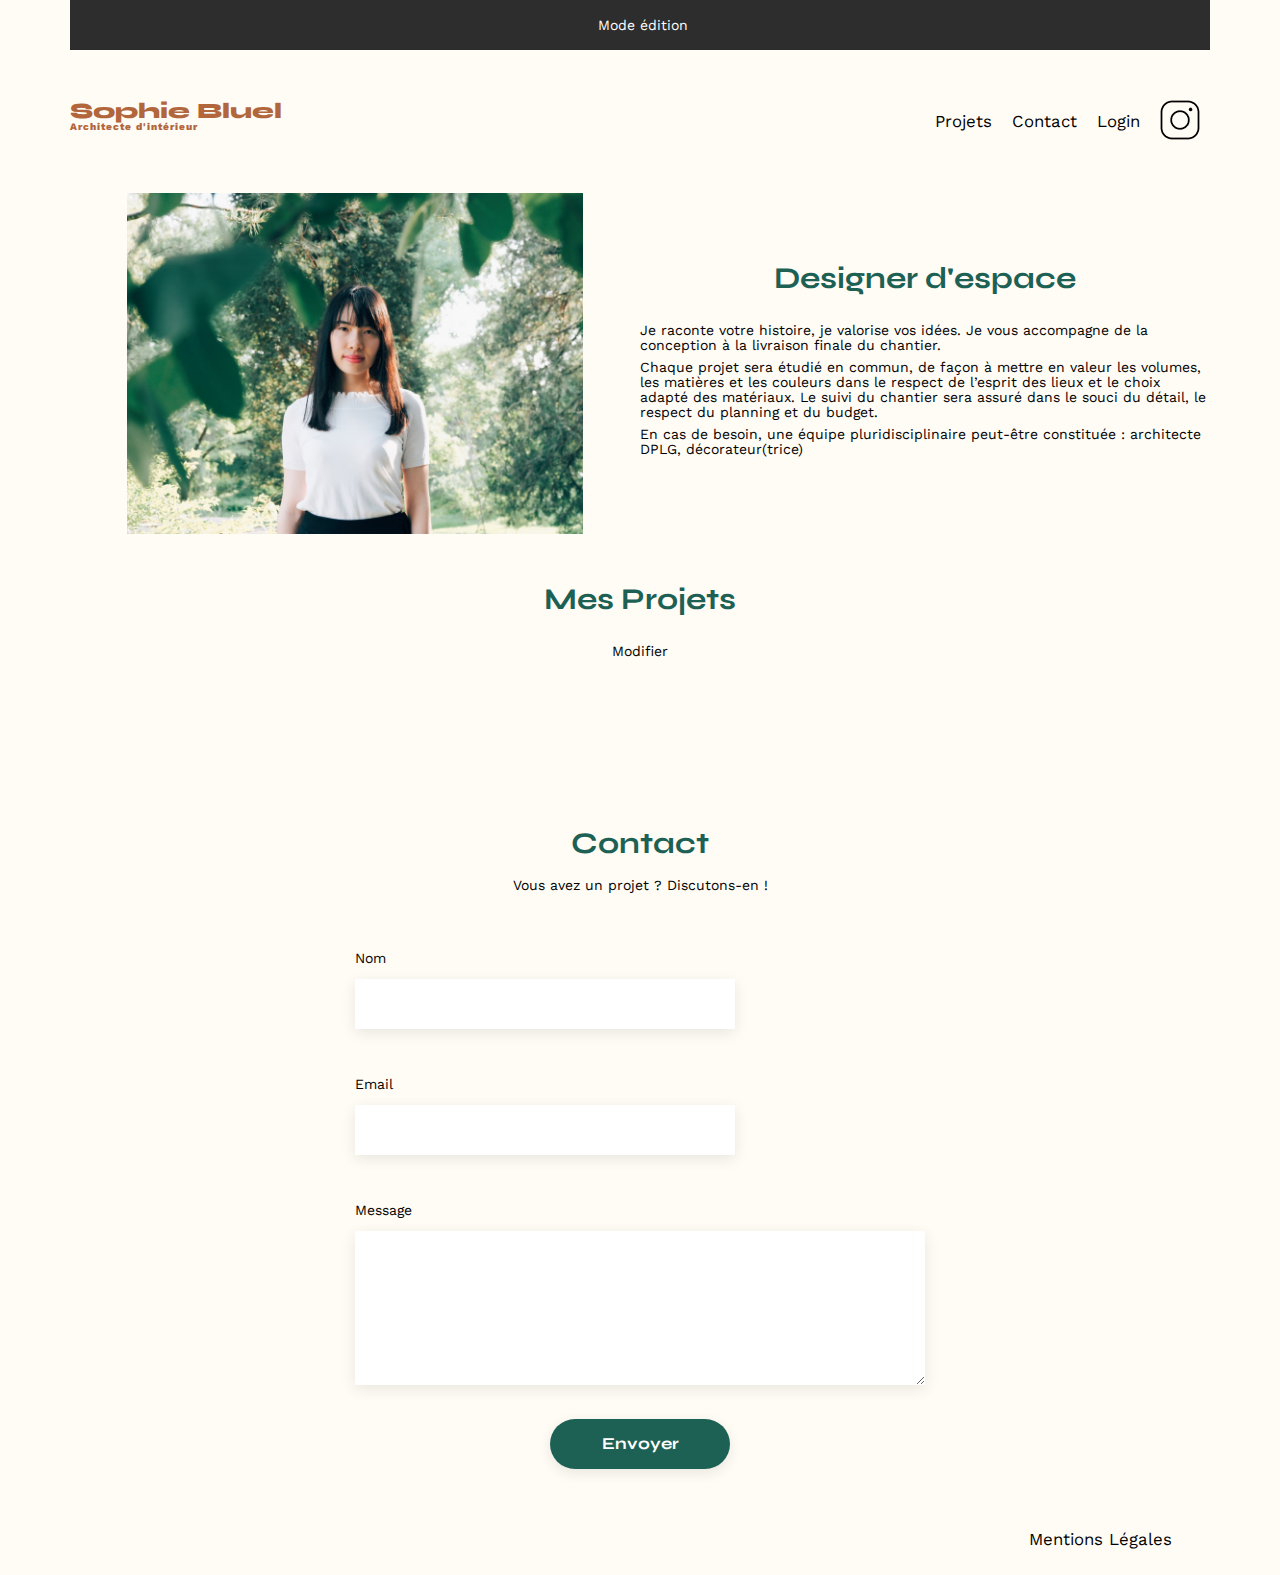
==== FrontEnd/index.html @ 0236da82 "tous mon projet" ====
<!DOCTYPE html>
<html lang="fr">
<head>
	<meta charset="UTF-8">
	<title>Projet 3 Architecture</title>
	<meta name="viewport" content="width=device-width, initial-scale=1.0">
	<link rel="preconnect" href="https://fonts.googleapis.com">
	<link rel="preconnect" href="https://fonts.gstatic.com" crossorigin>
	<link rel="stylesheet" href="https://cdnjs.cloudflare.com/ajax/libs/font-awesome/6.2.1/css/all.min.css"
	integrity="sha512-MV7K8+y+gLIBoVD59lQIYicR65iaqukzvf/nwasF0nqhPay5w/9lJmVM2hMDcnK1OnMGCdVK+iQrJ7lzPJQd1w=="
	crossorigin="anonymous" referrerpolicy="no-referrer" />
	<link href="https://fonts.googleapis.com/css2?family=Syne:wght@700;800&family=Work+Sans&display=swap" rel="stylesheet">
	<meta name="description" content="">
	<link rel="stylesheet" href="./assets/style.css">
</head>
<body>
	<div id="openModal" class="modal-btn modal-btn-primary">
			<i class="fa-regular fa-pen-to-square" style="margin-right:5px;"></i> 
			Mode édition
	</div>
	
	<aside id="myModal" class="modal" aria-hidden="true" role="dialog" aria-labelledby="titlemodal" style="display: none;">
		<div class="modal-content">
			<ul class="nav-item">
				<li id="previous"><i class="fa-solid fa-arrow-left"></i></li>
				<li class="close"><i class="fa-solid fa-xmark"></i></li>
			</ul>
			<h3 id="modal-title"></h3>
			<section id="modalGallery" class="modal-gallery">
				<!-- La galerie de mini photos sera ajoutée ici -->
			</section>
			<section id="modalForm" class="modal-form">
				<!-- Formulaire pour ajouter une photo -->				
			</section>
			<!-- <span class="line"></span> -->
			<button id="addPhoto" class="btn-addImg">Ajouter une photo</button>	
		</div>
	</aside>
	
	<header>	
		<h1>Sophie Bluel <span>Architecte d'intérieur</span></h1>
		<nav>
			<ul>
				<li><a href="index.html">Projets</a></li>
				<li><a href="#contact">Contact</a></li>
				<li><a href="login.html" id="logBtn">Login</a></li>
				<li><img src="./assets/icons/instagram.png" alt="Instagram"></li>
			</ul>
		</nav>
	</header>
	<main id="main-color">
		<section id="introduction">
			<figure>
				<img src="./assets/images/sophie-bluel.png" alt="">
			</figure>
			<article>
				<h2>Designer d'espace</h2>
				<p>Je raconte votre histoire, je valorise vos idées. Je vous accompagne de la conception à la livraison finale du chantier.</p>
				<p>Chaque projet sera étudié en commun, de façon à mettre en valeur les volumes, les matières et les couleurs dans le respect de l’esprit des lieux et le choix adapté des matériaux. Le suivi du chantier sera assuré dans le souci du détail, le respect du planning et du budget.</p>
				<p>En cas de besoin, une équipe pluridisciplinaire peut-être constituée : architecte DPLG, décorateur(trice)</p>
			</article>
		</section>
		<section id="portfolio">
			<h2>Mes Projets</h2> 
			<div id="modal" class="modal-btn">
				<a href="#" class="js-modal">
					<i class="fa-regular fa-pen-to-square"></i> 
					Modifier
				</a>
			</div>
			<div class="filter"></div>
			<div class="gallery"></div>
		</section>
		<section id="contact">
			<h2>Contact</h2> 		
			<p>Vous avez un projet ? Discutons-en !</p>
			<form action="#" method="post">
				<label for="name">Nom</label>
				<input type="text" name="name" id="name">
				<label for="email">Email</label>
				<input type="email" name="email" id="email">
				<label for="message">Message</label>
				<textarea name="message" id="message" cols="30" rows="10"></textarea>
				<input type="submit" value="Envoyer">
			</form>
		</section>
	</main>

	<footer>
		<nav>
			<ul>
				<li>Mentions Légales</li>
			</ul>
		</nav>
	</footer>

<script type="module" src="./assets/js/script.js" defer></script>
</body>
</html>
---- FrontEnd/assets/style.css ----
@import url('css/reset.css');
@import url('css/base.css');
@import url('css/page.css');
@import url('css/login.css');
@import url('css/modal.css');
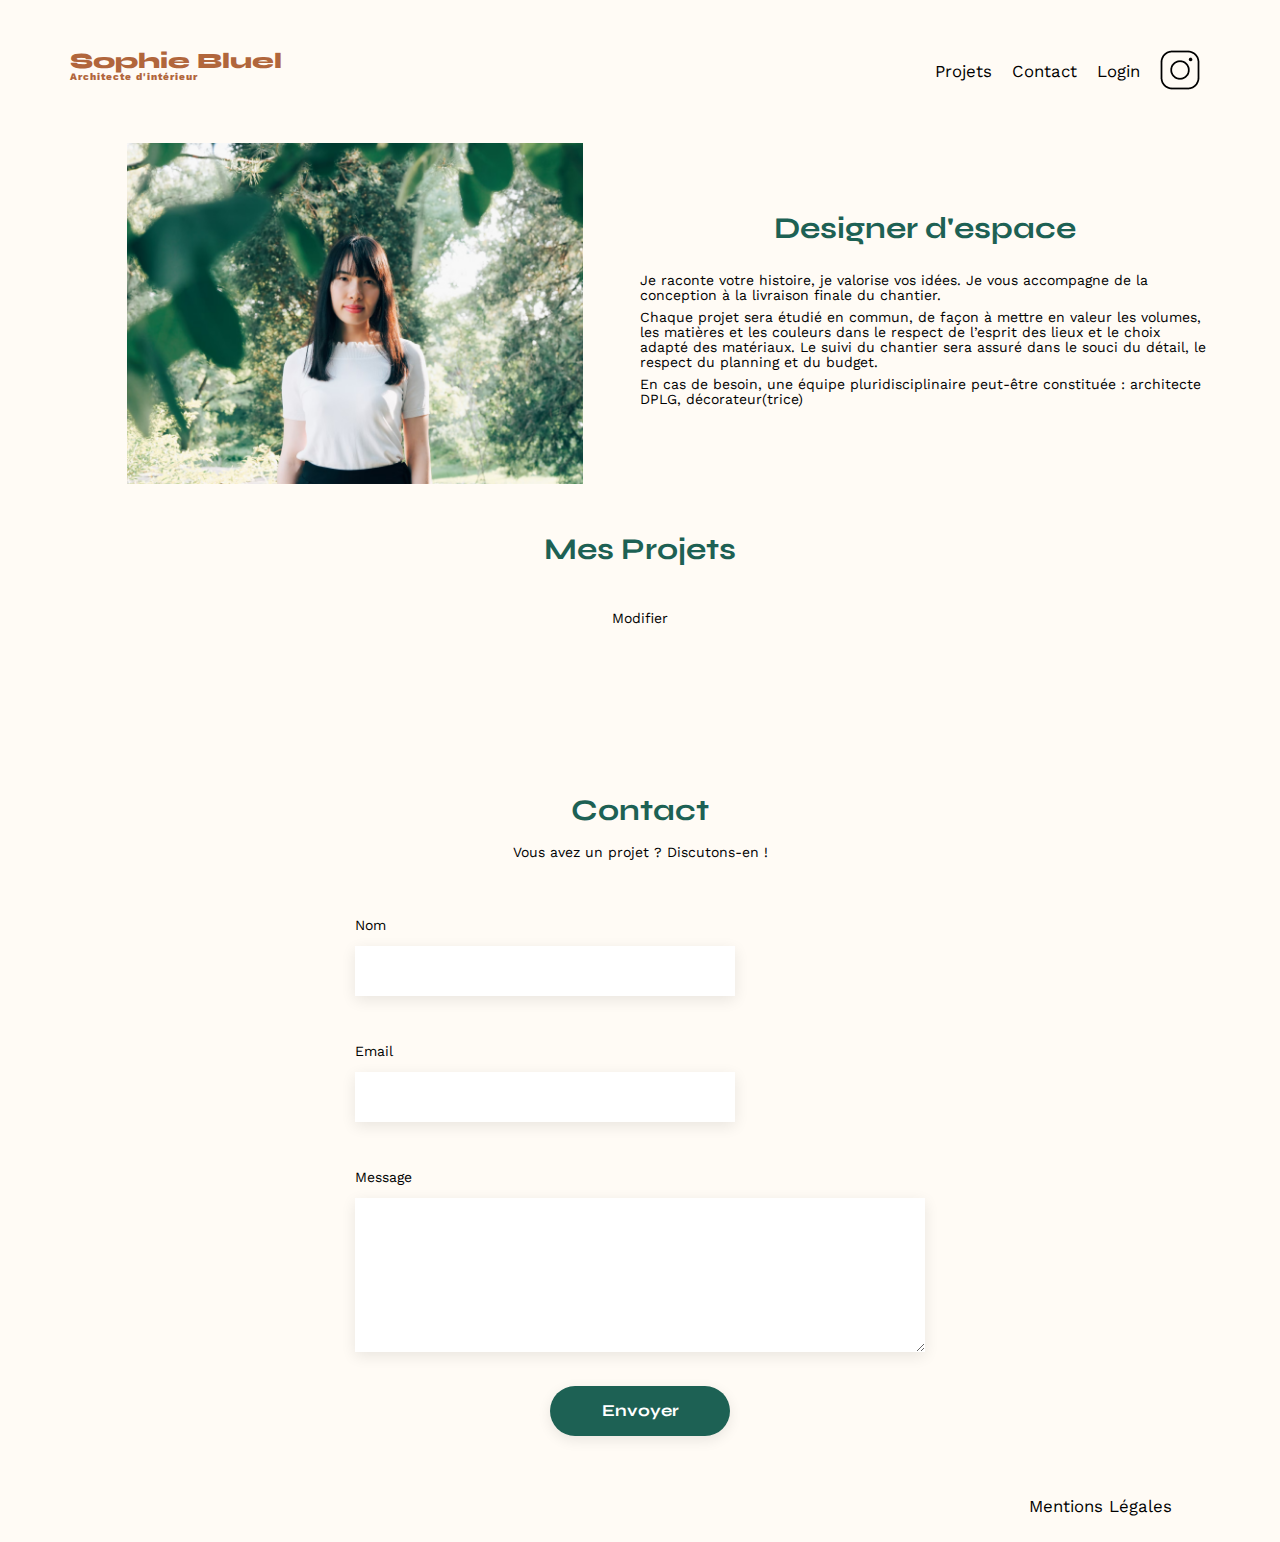
==== commit 27f9841f: "Update(login):mise à jour de la page login / logout" ====
--- a/FrontEnd/index.html
+++ b/FrontEnd/index.html
@@ -27,7 +27,7 @@
 			</ul>
 			<h3 id="modal-title"></h3>
 			<section id="modalGallery" class="modal-gallery">
-				<!-- La galerie de mini photos sera ajoutée ici -->
+				<!-- La galerie de photos sera ajoutée ici -->
 			</section>
 			<section id="modalForm" class="modal-form">
 				<!-- Formulaire pour ajouter une photo -->				
@@ -43,7 +43,7 @@
 			<ul>
 				<li><a href="index.html">Projets</a></li>
 				<li><a href="#contact">Contact</a></li>
-				<li><a href="login.html" id="logBtn">Login</a></li>
+				<li><a id="logBtn" href="login.html">Login</a></li>
 				<li><img src="./assets/icons/instagram.png" alt="Instagram"></li>
 			</ul>
 		</nav>
@@ -62,7 +62,7 @@
 		</section>
 		<section id="portfolio">
 			<h2>Mes Projets</h2> 
-			<div id="modal" class="modal-btn">
+			<div id="openModal" class="modal-btn">
 				<a href="#" class="js-modal">
 					<i class="fa-regular fa-pen-to-square"></i> 
 					Modifier
@@ -94,6 +94,7 @@
 		</nav>
 	</footer>
 
+<script type="module" src="./assets/js/login.js" defer></script>
 <script type="module" src="./assets/js/script.js" defer></script>
 </body>
 </html>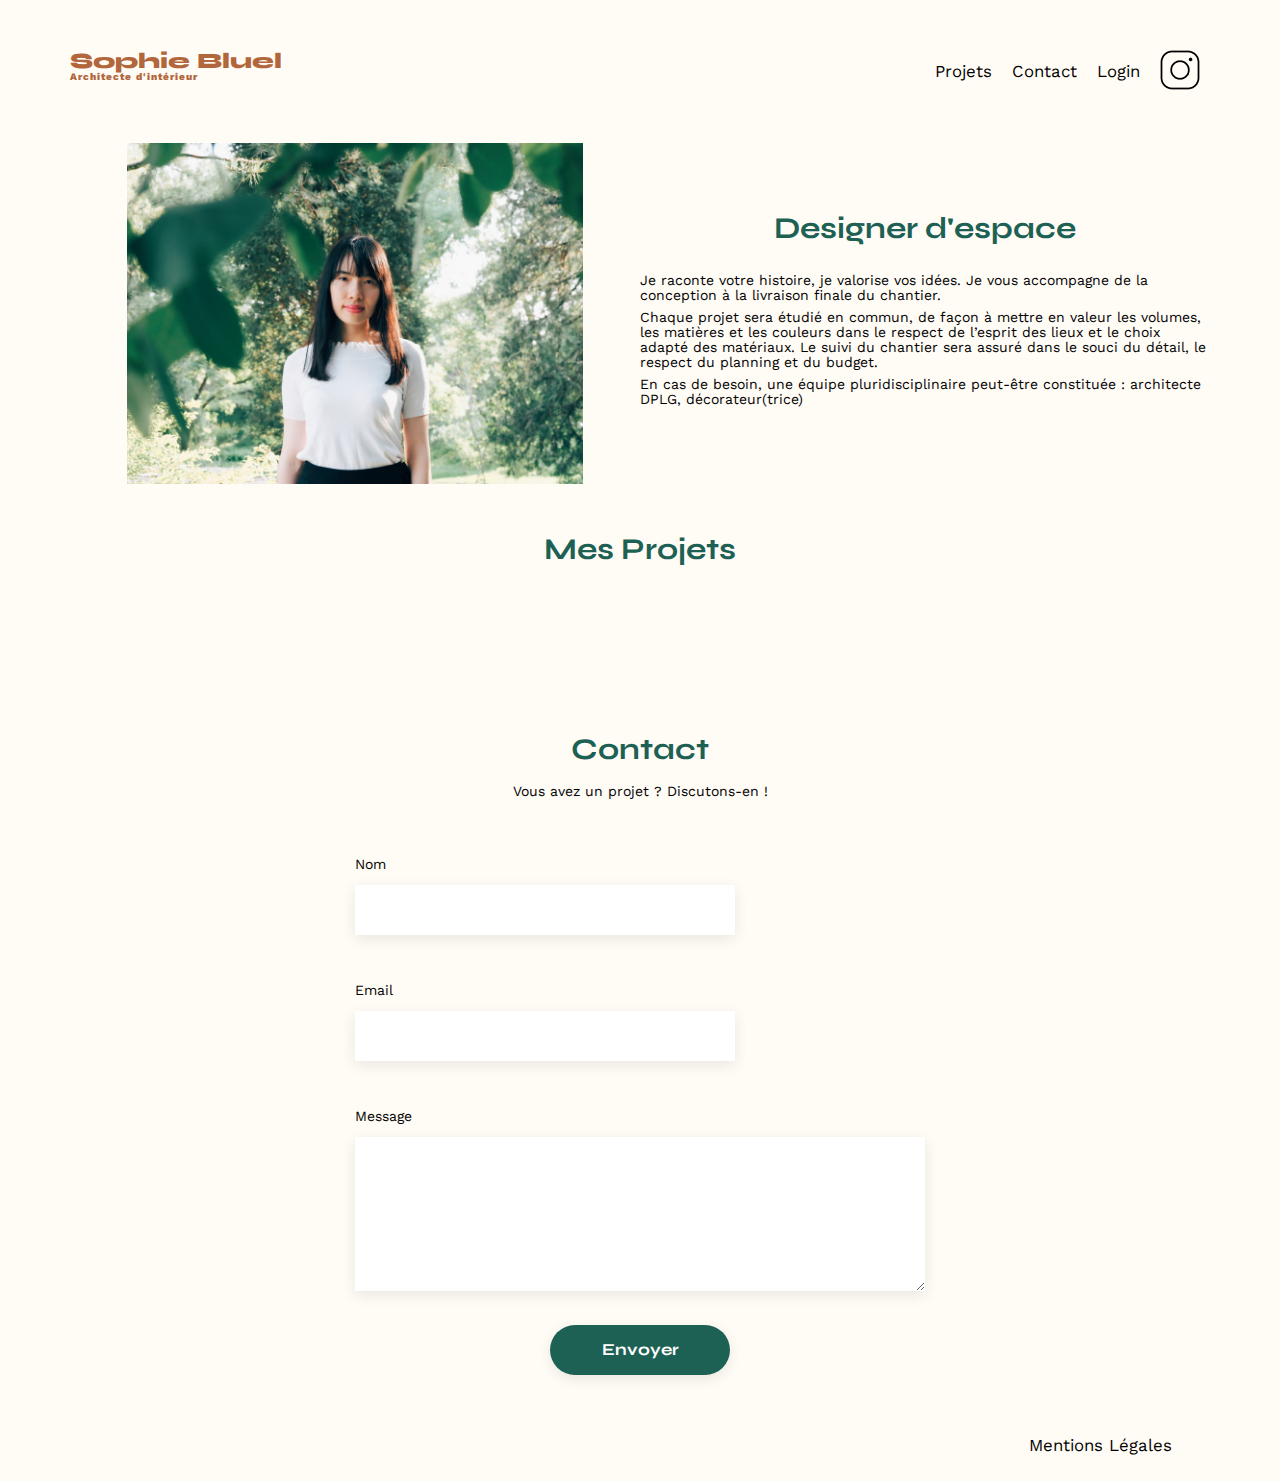
==== commit a36780a3: "Update(buttonModifer))modification du 2éme button modifié pour qu'il puisse répondre au click" ====
--- a/FrontEnd/index.html
+++ b/FrontEnd/index.html
@@ -62,7 +62,7 @@
 		</section>
 		<section id="portfolio">
 			<h2>Mes Projets</h2> 
-			<div id="openModal" class="modal-btn">
+			<div id="openModal2" class="modal-btn" style="display: none;">
 				<a href="#" class="js-modal">
 					<i class="fa-regular fa-pen-to-square"></i> 
 					Modifier
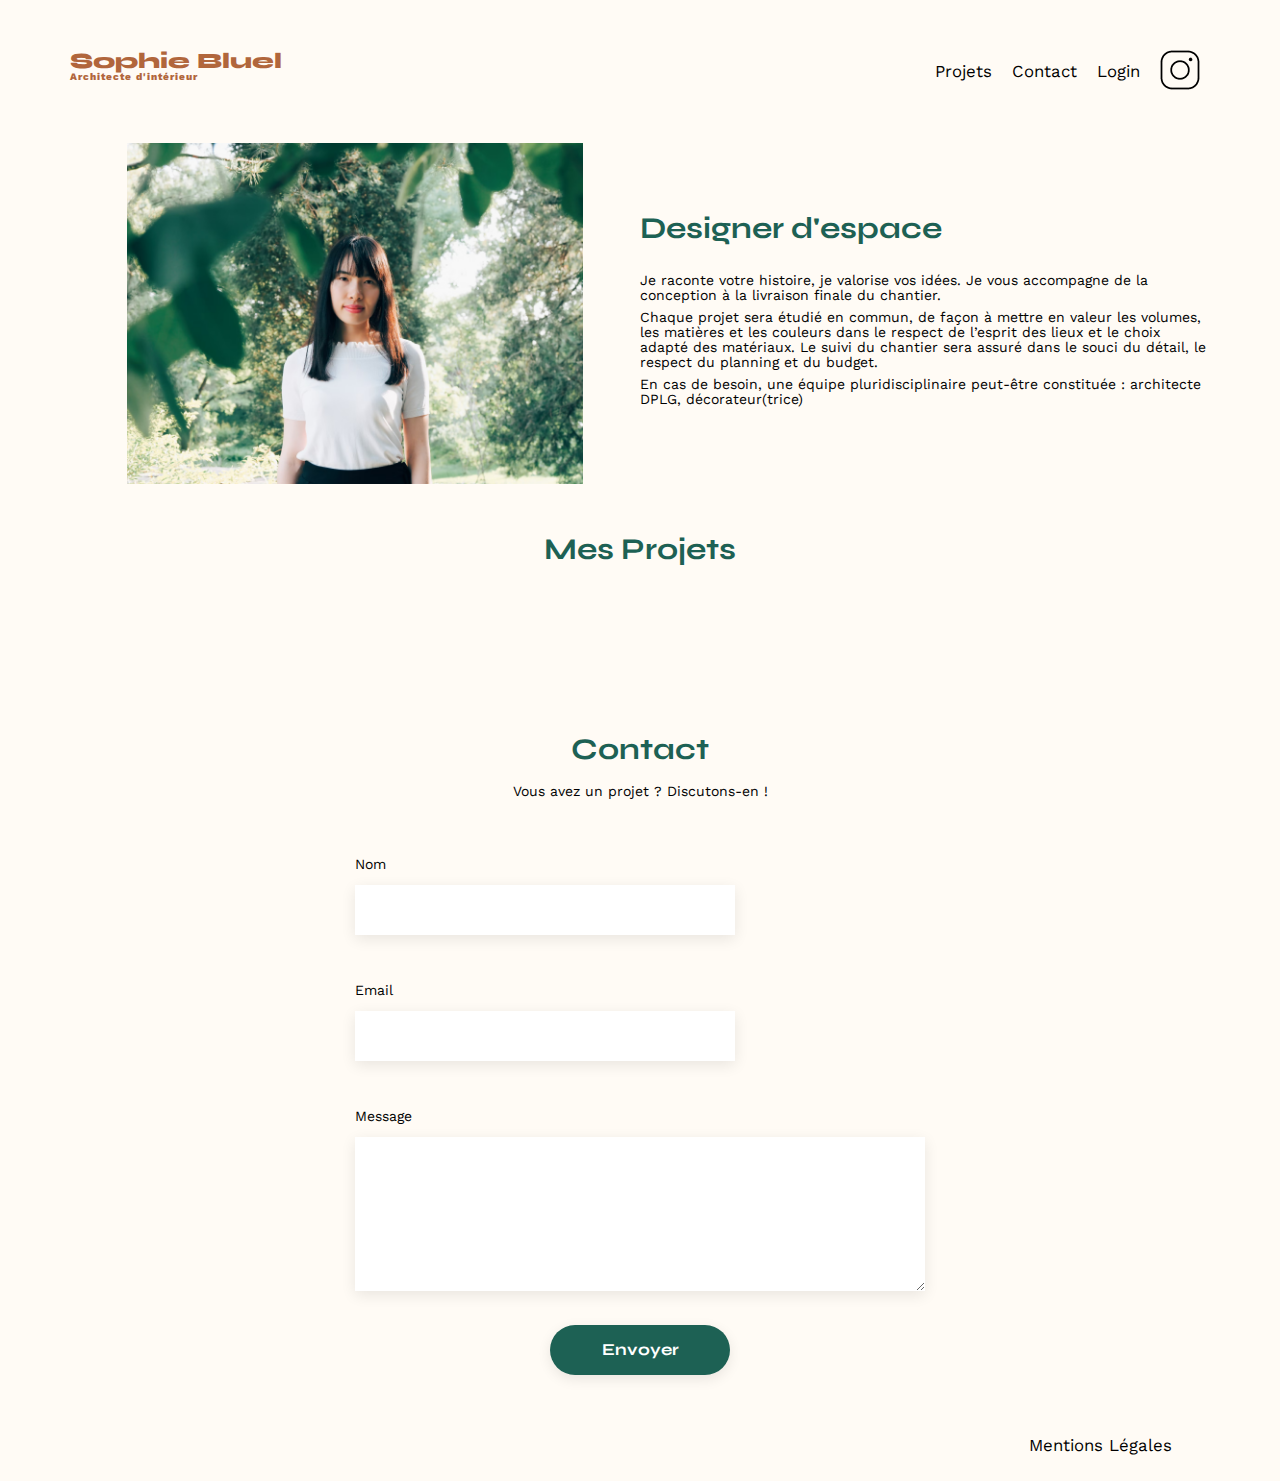
==== commit 6884d973: "Update(correction):ajout des dernières corrections" ====
--- a/FrontEnd/index.html
+++ b/FrontEnd/index.html
@@ -12,6 +12,7 @@
 	<link href="https://fonts.googleapis.com/css2?family=Syne:wght@700;800&family=Work+Sans&display=swap" rel="stylesheet">
 	<meta name="description" content="">
 	<link rel="stylesheet" href="./assets/style.css">
+	<link rel="icon" href="./assets/icons/favicon.ico" type="image/x-icon">
 </head>
 <body>
 	<div id="openModal" class="modal-btn modal-btn-primary">
@@ -61,12 +62,14 @@
 			</article>
 		</section>
 		<section id="portfolio">
-			<h2>Mes Projets</h2> 
-			<div id="openModal2" class="modal-btn" style="display: none;">
-				<a href="#" class="js-modal">
-					<i class="fa-regular fa-pen-to-square"></i> 
-					Modifier
-				</a>
+			<div class="portoflio-header">
+				<h2>Mes Projets</h2> 
+				<div id="openModal2" class="modal-btn" style="display: none;">
+					<a href="#" class="js-modal">
+						<i class="fa-regular fa-pen-to-square"></i> 
+						Modifier
+					</a>
+				</div>
 			</div>
 			<div class="filter"></div>
 			<div class="gallery"></div>
